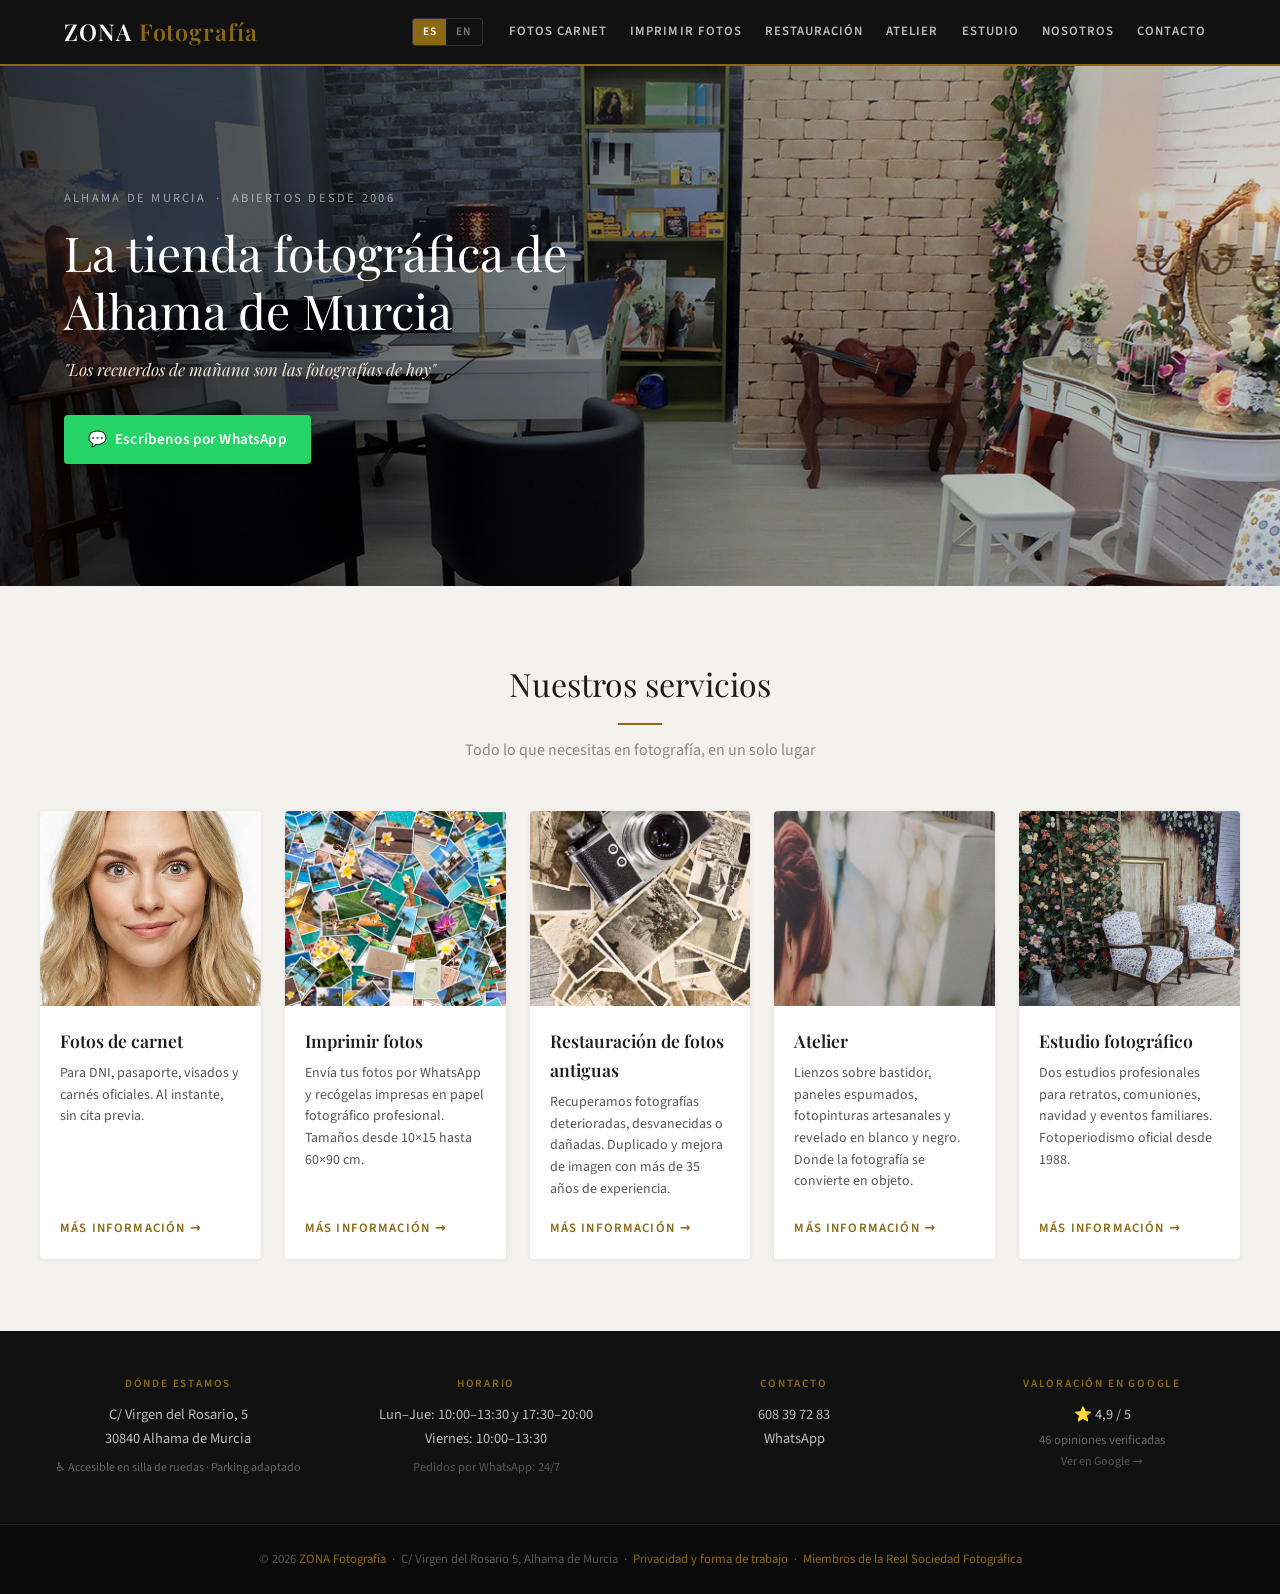
==== index.html @ 014d7e4f "Lanzamiento inicial — ZONA Fotografía web completa" ====
<!DOCTYPE html>
<html lang="es">
<head>
  <meta charset="UTF-8">
  <meta name="viewport" content="width=device-width, initial-scale=1.0">
  <title>ZONA Fotografía | La tienda fotográfica de Alhama de Murcia</title>
  <meta name="description" content="Tienda fotográfica en Alhama de Murcia desde 2006. Fotos de carnet al instante, impresión desde móvil, restauración de fotos antiguas, lienzos y sesiones de estudio. WhatsApp: 608 39 72 83">
  <link rel="canonical" href="https://zonafotografia.com/">

  <!-- Open Graph -->
  <meta property="og:title" content="ZONA Fotografía | La tienda fotográfica de Alhama de Murcia">
  <meta property="og:description" content="Tienda fotográfica en Alhama de Murcia desde 2006. Fotos de carnet al instante, impresión desde móvil, restauración de fotos antiguas, lienzos y sesiones de estudio.">
  <meta property="og:url" content="https://zonafotografia.com/">
  <meta property="og:type" content="website">
  <meta property="og:image" content="https://zonafotografia.com/img/portada.jpg">

  <link rel="icon" href="favicon.svg" type="image/svg+xml">
  <link rel="stylesheet" href="fonts.css">

  <style>
    /* ============================================================
       VARIABLES Y RESET
    ============================================================ */
    *, *::before, *::after { box-sizing: border-box; margin: 0; padding: 0; }

    :root {
      --negro:      #111111;
      --texto:      #1C1C1C;
      --gris-fondo: #F4F2EF;
      --gris-medio: #888888;
      --acento:     #8B6914;
      --acento-cl:  #F0E8D0;
      --blanco:     #FFFFFF;
      --max-w:      1200px;
    }

    html { scroll-behavior: smooth; }

    body {
      font-family: 'Source Sans 3', system-ui, sans-serif;
      font-weight: 400;
      color: var(--texto);
      background: var(--blanco);
      line-height: 1.65;
    }

    img { display: block; max-width: 100%; height: auto; }
    a   { color: inherit; text-decoration: none; }

    /* ============================================================
       CABECERA
    ============================================================ */
    header {
      background: var(--negro);
      position: sticky;
      top: 0;
      z-index: 100;
      border-bottom: 2px solid var(--acento);
    }

    .header-inner {
      max-width: var(--max-w);
      margin: 0 auto;
      padding: 0 1.5rem;
      display: flex;
      align-items: center;
      justify-content: space-between;
      height: 64px;
      gap: 1rem;
    }

    .logo {
      font-family: 'Playfair Display', Georgia, serif;
      font-size: 1.45rem;
      font-weight: 600;
      color: var(--blanco);
      letter-spacing: 0.04em;
      white-space: nowrap;
      flex-shrink: 0;
    }
    .logo span { color: var(--acento); }

    .header-right {
      display: flex;
      align-items: center;
      gap: 1rem;
    }

    /* Selector de idioma */
    .lang-toggle {
      display: flex;
      border: 1px solid #333;
      border-radius: 3px;
      overflow: hidden;
      flex-shrink: 0;
    }

    .lang-btn {
      background: transparent;
      border: none;
      color: #777;
      font-family: 'Source Sans 3', sans-serif;
      font-size: 0.72rem;
      font-weight: 700;
      letter-spacing: 0.08em;
      padding: 0.3rem 0.6rem;
      cursor: pointer;
      transition: all 0.2s;
    }
    .lang-btn.active  { background: var(--acento); color: #fff; }
    .lang-btn:hover:not(.active) { background: rgba(255,255,255,0.08); color: #ccc; }

    nav { display: flex; gap: 0.15rem; flex-wrap: wrap; }

    nav a {
      color: #bbbbbb;
      font-size: 0.80rem;
      font-weight: 600;
      text-transform: uppercase;
      letter-spacing: 0.08em;
      padding: 0.4rem 0.65rem;
      border-radius: 3px;
      transition: color 0.2s, background 0.2s;
    }
    nav a:hover { color: var(--blanco); background: rgba(255,255,255,0.09); }

    /* ============================================================
       HERO
    ============================================================ */
    .hero {
      position: relative;
      height: 520px;
      overflow: hidden;
    }

    .hero > img {
      width: 100%;
      height: 100%;
      object-fit: cover;
      object-position: center 45%;
    }

    .hero-overlay {
      position: absolute;
      inset: 0;
      background: linear-gradient(
        105deg,
        rgba(0,0,0,0.78) 0%,
        rgba(0,0,0,0.42) 55%,
        rgba(0,0,0,0.10) 100%
      );
      display: flex;
      align-items: center;
    }

    .hero-texto {
      max-width: var(--max-w);
      margin: 0 auto;
      padding: 2rem 1.5rem;
      width: 100%;
    }

    .hero-desde {
      font-size: 0.78rem;
      color: rgba(255,255,255,0.55);
      text-transform: uppercase;
      letter-spacing: 0.18em;
      margin-bottom: 1rem;
    }

    .hero-texto h1 {
      font-family: 'Playfair Display', Georgia, serif;
      font-size: clamp(1.9rem, 3.8vw, 3rem);
      font-weight: 400;
      color: var(--blanco);
      line-height: 1.2;
      max-width: 580px;
      margin-bottom: 1rem;
    }

    .hero-eslogan {
      font-family: 'Playfair Display', Georgia, serif;
      font-style: italic;
      font-size: 1.05rem;
      color: var(--acento-cl);
      margin-bottom: 2rem;
      max-width: 500px;
    }

    .btn-wa {
      display: inline-flex;
      align-items: center;
      gap: 0.5rem;
      background: #25D366;
      color: #ffffff;
      padding: 0.75rem 1.5rem;
      border-radius: 4px;
      font-weight: 600;
      font-size: 0.95rem;
      letter-spacing: 0.01em;
      transition: background 0.2s, transform 0.15s;
      box-shadow: 0 2px 8px rgba(0,0,0,0.25);
    }
    .btn-wa:hover { background: #1ebe5b; transform: translateY(-2px); }

    /* ============================================================
       SERVICIOS
    ============================================================ */
    .servicios {
      background: var(--gris-fondo);
      padding: 4.5rem 1.5rem;
    }

    .bloque-titulo {
      text-align: center;
      max-width: var(--max-w);
      margin: 0 auto 3rem;
    }

    .bloque-titulo h2 {
      font-family: 'Playfair Display', Georgia, serif;
      font-size: 2rem;
      font-weight: 400;
      margin-bottom: 0.75rem;
    }

    .separador { width: 44px; height: 2px; background: var(--acento); margin: 0 auto 0.75rem; }
    .bloque-titulo p { color: var(--gris-medio); font-size: 1rem; }

    .grid-cards {
      max-width: var(--max-w);
      margin: 0 auto;
      display: grid;
      grid-template-columns: repeat(auto-fit, minmax(210px, 1fr));
      gap: 1.5rem;
    }

    .card {
      background: var(--blanco);
      border-radius: 4px;
      overflow: hidden;
      box-shadow: 0 1px 5px rgba(0,0,0,0.07);
      display: flex;
      flex-direction: column;
      transition: box-shadow 0.25s, transform 0.2s;
    }
    .card:hover { box-shadow: 0 8px 24px rgba(0,0,0,0.12); transform: translateY(-4px); }

    .card-imagen { height: 195px; overflow: hidden; }
    .card-imagen img { width: 100%; height: 100%; object-fit: cover; transition: transform 0.45s ease; }
    .card:hover .card-imagen img { transform: scale(1.05); }

    .card-cuerpo { padding: 1.25rem; flex: 1; display: flex; flex-direction: column; }

    .card-cuerpo h3 {
      font-family: 'Playfair Display', Georgia, serif;
      font-size: 1.1rem;
      font-weight: 600;
      margin-bottom: 0.5rem;
      color: var(--texto);
    }

    .card-cuerpo p {
      font-size: 0.87rem;
      color: #555555;
      line-height: 1.55;
      flex: 1;
      margin-bottom: 1.1rem;
    }

    .enlace-card {
      font-size: 0.80rem;
      font-weight: 600;
      text-transform: uppercase;
      letter-spacing: 0.09em;
      color: var(--acento);
      display: inline-flex;
      align-items: center;
      gap: 0.3rem;
      transition: gap 0.2s;
    }
    .enlace-card:hover { gap: 0.5rem; }
    .enlace-card::after { content: '→'; }

    /* ============================================================
       BARRA DE DATOS
    ============================================================ */
    .barra-datos { background: var(--negro); color: #bbbbbb; padding: 2.75rem 1.5rem; }

    .barra-datos-inner {
      max-width: var(--max-w);
      margin: 0 auto;
      display: grid;
      grid-template-columns: repeat(auto-fit, minmax(190px, 1fr));
      gap: 2rem;
      text-align: center;
    }

    .dato h4 {
      font-size: 0.70rem;
      text-transform: uppercase;
      letter-spacing: 0.16em;
      color: var(--acento);
      margin-bottom: 0.6rem;
      font-weight: 600;
    }
    .dato p  { font-size: 0.90rem; line-height: 1.65; }
    .dato a  { color: #bbbbbb; transition: color 0.2s; }
    .dato a:hover { color: var(--blanco); }
    .badge-accesible { display: inline-block; margin-top: 0.5rem; font-size: 0.75rem; color: #666666; }

    /* ============================================================
       FOOTER
    ============================================================ */
    footer {
      background: #0a0a0a;
      border-top: 1px solid #222222;
      text-align: center;
      padding: 1.5rem;
      font-size: 0.80rem;
      color: #555555;
    }
    footer span { color: var(--acento); }

    /* ============================================================
       RESPONSIVE
    ============================================================ */
    @media (max-width: 820px) {
      .header-inner { height: auto; flex-direction: column; padding: 0.9rem 1.5rem; gap: 0.6rem; }
      .header-right { flex-wrap: wrap; justify-content: center; }
      nav { justify-content: center; }
      .hero { height: 400px; }
      .hero-texto h1 { font-size: 1.75rem; }
    }

    @media (max-width: 480px) {
      .hero { height: 340px; }
      .grid-cards { grid-template-columns: 1fr; }
      .barra-datos-inner { grid-template-columns: 1fr 1fr; }
    }
  </style>

  <!-- Schema JSON-LD -->
  <script type="application/ld+json">
  {
    "@context": "https://schema.org",
    "@type": "PhotographyBusiness",
    "name": "ZONA Fotografía",
    "image": "https://zonafotografia.com/img/portada.jpg",
    "address": {
      "@type": "PostalAddress",
      "streetAddress": "C/ Virgen del Rosario, 5, Bajos 1 y 2",
      "addressLocality": "Alhama de Murcia",
      "addressRegion": "Murcia",
      "postalCode": "30840",
      "addressCountry": "ES"
    },
    "telephone": "+34608397283",
    "url": "https://zonafotografia.com",
    "openingHours": ["Mo-Th 10:00-13:30,17:30-20:00", "Fr 10:00-13:30"],
    "priceRange": "\u20AC",
    "aggregateRating": {
      "@type": "AggregateRating",
      "ratingValue": "4.9",
      "reviewCount": "46"
    },
    "founder": {
      "@type": "Person",
      "name": "Juan Fernando Sánchez Hernández"
    }
  }
  </script>
</head>
<body>

  <!-- CABECERA ================================================= -->
  <header>
    <div class="header-inner">
      <a href="index.html" class="logo" aria-label="ZONA Fotografía — Inicio">
        ZONA <span>Fotografía</span>
      </a>
      <div class="header-right">
        <div class="lang-toggle" role="group" aria-label="Idioma / Language">
          <button class="lang-btn active" id="btn-es" onclick="setLang('es')" aria-pressed="true">ES</button>
          <button class="lang-btn"        id="btn-en" onclick="setLang('en')" aria-pressed="false">EN</button>
        </div>
        <nav aria-label="Navegación principal">
          <a href="fotos-carnet.html">
            <span data-lang="es">Fotos Carnet</span>
            <span data-lang="en" hidden>ID Photos</span>
          </a>
          <a href="imprimir-fotos.html">
            <span data-lang="es">Imprimir Fotos</span>
            <span data-lang="en" hidden>Print Photos</span>
          </a>
          <a href="restauracion-fotos.html">
            <span data-lang="es">Restauración</span>
            <span data-lang="en" hidden>Restoration</span>
          </a>
          <a href="atelier.html">Atelier</a>
          <a href="estudio.html">
            <span data-lang="es">Estudio</span>
            <span data-lang="en" hidden>Studio</span>
          </a>
          <a href="nosotros.html">
            <span data-lang="es">Nosotros</span>
            <span data-lang="en" hidden>About Us</span>
          </a>
          <a href="contacto.html">
            <span data-lang="es">Contacto</span>
            <span data-lang="en" hidden>Contact</span>
          </a>
        </nav>
      </div>
    </div>
  </header>

  <!-- HERO ===================================================== -->
  <section class="hero" aria-label="Presentación">
    <img
      src="Fotos Principal y Tarjetas/Portada.jpg"
      alt="Interior del estudio ZONA Fotografía en Alhama de Murcia"
      loading="eager"
      fetchpriority="high"
    >
    <div class="hero-overlay">
      <div class="hero-texto">
        <p class="hero-desde">
          Alhama de Murcia &nbsp;&middot;&nbsp;
          <span data-lang="es">Abiertos desde 2006</span>
          <span data-lang="en" hidden>Open since 2006</span>
        </p>
        <h1>
          <span data-lang="es">La tienda fotográfica de Alhama de Murcia</span>
          <span data-lang="en" hidden>The photography shop of Alhama de Murcia</span>
        </h1>
        <p class="hero-eslogan">
          <span data-lang="es">"Los recuerdos de mañana son las fotografías de hoy"</span>
          <span data-lang="en" hidden>"Tomorrow's memories are today's photographs"</span>
        </p>
        <a
          href="https://wa.me/34608397283"
          class="btn-wa"
          target="_blank"
          rel="noopener noreferrer"
          aria-label="Contactar por WhatsApp con ZONA Fotografía"
        >
          &#128172;
          <span data-lang="es">Escríbenos por WhatsApp</span>
          <span data-lang="en" hidden>Write to us on WhatsApp</span>
        </a>
      </div>
    </div>
  </section>

  <!-- SERVICIOS ================================================ -->
  <section class="servicios" aria-labelledby="tit-servicios">
    <div class="bloque-titulo">
      <h2 id="tit-servicios">
        <span data-lang="es">Nuestros servicios</span>
        <span data-lang="en" hidden>Our services</span>
      </h2>
      <div class="separador" aria-hidden="true"></div>
      <p>
        <span data-lang="es">Todo lo que necesitas en fotografía, en un solo lugar</span>
        <span data-lang="en" hidden>Everything you need in photography, in one place</span>
      </p>
    </div>

    <div class="grid-cards">

      <article class="card">
        <div class="card-imagen">
          <img
            src="Fotos Principal y Tarjetas/Tarjeta 1 Fotos Carnet.jpg"
            alt="Fotos de carnet y pasaporte en Alhama de Murcia"
            loading="lazy"
          >
        </div>
        <div class="card-cuerpo">
          <h3>
            <span data-lang="es">Fotos de carnet</span>
            <span data-lang="en" hidden>ID &amp; Passport Photos</span>
          </h3>
          <p>
            <span data-lang="es">Para DNI, pasaporte, visados y carnés oficiales. Al instante, sin cita previa.</span>
            <span data-lang="en" hidden>For ID cards, passports, visas and official documents. Instant service, no appointment needed.</span>
          </p>
          <a href="fotos-carnet.html" class="enlace-card">
            <span data-lang="es">Más información</span>
            <span data-lang="en" hidden>More information</span>
          </a>
        </div>
      </article>

      <article class="card">
        <div class="card-imagen">
          <img
            src="Fotos Principal y Tarjetas/Tarjeta 2 Impresión.jpg"
            alt="Imprimir fotos desde el móvil en Alhama de Murcia"
            loading="lazy"
          >
        </div>
        <div class="card-cuerpo">
          <h3>
            <span data-lang="es">Imprimir fotos</span>
            <span data-lang="en" hidden>Print Photos</span>
          </h3>
          <p>
            <span data-lang="es">Envía tus fotos por WhatsApp y recógelas impresas en papel fotográfico profesional. Tamaños desde 10×15 hasta 60×90 cm.</span>
            <span data-lang="en" hidden>Send your photos via WhatsApp and collect them printed on professional photographic paper. Sizes from 10×15 to 60×90 cm.</span>
          </p>
          <a href="imprimir-fotos.html" class="enlace-card">
            <span data-lang="es">Más información</span>
            <span data-lang="en" hidden>More information</span>
          </a>
        </div>
      </article>

      <article class="card">
        <div class="card-imagen">
          <img
            src="Fotos Principal y Tarjetas/Tarjeta 3 Restauración.jpg"
            alt="Restauración de fotos antiguas deterioradas"
            loading="lazy"
          >
        </div>
        <div class="card-cuerpo">
          <h3>
            <span data-lang="es">Restauración de fotos antiguas</span>
            <span data-lang="en" hidden>Old Photo Restoration</span>
          </h3>
          <p>
            <span data-lang="es">Recuperamos fotografías deterioradas, desvanecidas o dañadas. Duplicado y mejora de imagen con más de 35 años de experiencia.</span>
            <span data-lang="en" hidden>We restore damaged, faded or deteriorated photographs. Duplication and image enhancement with over 35 years of experience.</span>
          </p>
          <a href="restauracion-fotos.html" class="enlace-card">
            <span data-lang="es">Más información</span>
            <span data-lang="en" hidden>More information</span>
          </a>
        </div>
      </article>

      <article class="card">
        <div class="card-imagen">
          <img
            src="Fotos Principal y Tarjetas/Tarjeta 4 Lienzo.jpg"
            alt="Lienzos, paneles espumados y fotopinturas artesanales en Alhama de Murcia"
            loading="lazy"
          >
        </div>
        <div class="card-cuerpo">
          <h3>Atelier</h3>
          <p>
            <span data-lang="es">Lienzos sobre bastidor, paneles espumados, fotopinturas artesanales y revelado en blanco y negro. Donde la fotografía se convierte en objeto.</span>
            <span data-lang="en" hidden>Canvas prints, foam board panels, handcrafted photo paintings and black-and-white film development. Where photography becomes an object.</span>
          </p>
          <a href="atelier.html" class="enlace-card">
            <span data-lang="es">Más información</span>
            <span data-lang="en" hidden>More information</span>
          </a>
        </div>
      </article>

      <article class="card">
        <div class="card-imagen">
          <img
            src="Fotos Principal y Tarjetas/Tarjeta 5 Estudio.jpg"
            alt="Estudio fotográfico para retratos, comuniones y eventos en Alhama de Murcia"
            loading="lazy"
          >
        </div>
        <div class="card-cuerpo">
          <h3>
            <span data-lang="es">Estudio fotográfico</span>
            <span data-lang="en" hidden>Photography Studio</span>
          </h3>
          <p>
            <span data-lang="es">Dos estudios profesionales para retratos, comuniones, navidad y eventos familiares. Fotoperiodismo oficial desde 1988.</span>
            <span data-lang="en" hidden>Two professional studios for portraits, communions, Christmas and family events. Official photojournalism since 1988.</span>
          </p>
          <a href="estudio.html" class="enlace-card">
            <span data-lang="es">Más información</span>
            <span data-lang="en" hidden>More information</span>
          </a>
        </div>
      </article>

    </div>
  </section>

  <!-- BARRA DE DATOS =========================================== -->
  <aside class="barra-datos" aria-label="Información de contacto y horario">
    <div class="barra-datos-inner">

      <div class="dato">
        <h4>
          <span data-lang="es">Dónde estamos</span>
          <span data-lang="en" hidden>Where we are</span>
        </h4>
        <p>C/ Virgen del Rosario, 5<br>30840 Alhama de Murcia</p>
        <span class="badge-accesible">
          <span data-lang="es">&#9855; Accesible en silla de ruedas &middot; Parking adaptado</span>
          <span data-lang="en" hidden>&#9855; Wheelchair accessible &middot; Adapted parking</span>
        </span>
      </div>

      <div class="dato">
        <h4>
          <span data-lang="es">Horario</span>
          <span data-lang="en" hidden>Opening hours</span>
        </h4>
        <p>
          <span data-lang="es">Lun–Jue: 10:00–13:30 y 17:30–20:00<br>Viernes: 10:00–13:30</span>
          <span data-lang="en" hidden>Mon–Thu: 10:00–13:30 &amp; 17:30–20:00<br>Friday: 10:00–13:30</span>
        </p>
        <p style="margin-top:0.4rem; font-size:0.78rem; color:#555">
          <span data-lang="es">Pedidos por WhatsApp: 24/7</span>
          <span data-lang="en" hidden>WhatsApp orders: 24/7</span>
        </p>
      </div>

      <div class="dato">
        <h4>
          <span data-lang="es">Contacto</span>
          <span data-lang="en" hidden>Contact</span>
        </h4>
        <p>
          <a href="tel:+34608397283">608 39 72 83</a><br>
          <a href="https://wa.me/34608397283" target="_blank" rel="noopener">WhatsApp</a>
        </p>
      </div>

      <div class="dato">
        <h4>
          <span data-lang="es">Valoración en Google</span>
          <span data-lang="en" hidden>Google rating</span>
        </h4>
        <!-- Actualizar ratingValue y reviewCount cuando cambien en Google My Business -->
        <a
          href="https://www.google.com/maps/search/ZONA+Fotografía+Alhama+de+Murcia"
          target="_blank"
          rel="noopener noreferrer"
          aria-label="Ver opiniones de ZONA Fotografía en Google"
          style="color:#bbbbbb"
        >
          <p>&#11088; 4,9 / 5</p>
          <p style="font-size:0.80rem; color:#666; margin-top:0.2rem">
            <span data-lang="es">46 opiniones verificadas<br><span style="font-size:0.75rem;color:#555">Ver en Google →</span></span>
            <span data-lang="en" hidden>46 verified reviews<br><span style="font-size:0.75rem;color:#555">See on Google →</span></span>
          </p>
        </a>
      </div>

    </div>
  </aside>

  <!-- FOOTER =================================================== -->
  <footer>
    <p>
      &copy; 2026 <span>ZONA Fotografía</span>
      &nbsp;&middot;&nbsp; C/ Virgen del Rosario 5, Alhama de Murcia
      &nbsp;&middot;&nbsp;
      <a href="privacidad.html" style="color:#555">
        <span data-lang="es">Privacidad y forma de trabajo</span>
        <span data-lang="en" hidden>Privacy &amp; how we work</span>
      </a>
      &nbsp;&middot;&nbsp;
      <span data-lang="es">Miembros de la Real Sociedad Fotográfica</span>
      <span data-lang="en" hidden>Members of the Royal Photographic Society of Spain</span>
    </p>
  </footer>

  <!-- =========================================================
       SCRIPT DE IDIOMA
  ========================================================== -->
  <script>
    function setLang(lang) {
      document.querySelectorAll('[data-lang]').forEach(function(el) {
        el.hidden = (el.dataset.lang !== lang);
      });
      document.getElementById('btn-es').classList.toggle('active', lang === 'es');
      document.getElementById('btn-en').classList.toggle('active', lang === 'en');
      document.getElementById('btn-es').setAttribute('aria-pressed', lang === 'es');
      document.getElementById('btn-en').setAttribute('aria-pressed', lang === 'en');
      document.documentElement.lang = lang;
      localStorage.setItem('zona-lang', lang);
    }

    (function() {
      var saved = localStorage.getItem('zona-lang');
      if (saved && saved !== 'es') setLang(saved);
    })();
  </script>

</body>
</html>
---- fonts.css ----
/*
  ZONA Fotografía — Fuentes autoalojadas
  Playfair Display (400, 600, 400 italic) + Source Sans 3 (300, 400, 600)
  Subconjunto latino — cubre español e inglés completo
  Archivos en: fonts/
*/

/* Playfair Display — normal, pesos 400 y 600 (fuente variable) */
@font-face {
  font-family: 'Playfair Display';
  font-style: normal;
  font-weight: 400 600;
  font-display: swap;
  src: url('fonts/playfair-display.woff2') format('woff2');
  unicode-range: U+0000-00FF, U+0131, U+0152-0153, U+02BB-02BC, U+02C6, U+02DA,
                 U+02DC, U+0304, U+0308, U+0329, U+2000-206F, U+20AC, U+2122,
                 U+2191, U+2193, U+2212, U+2215, U+FEFF, U+FFFD;
}

/* Playfair Display — itálica, peso 400 */
@font-face {
  font-family: 'Playfair Display';
  font-style: italic;
  font-weight: 400;
  font-display: swap;
  src: url('fonts/playfair-display-italic.woff2') format('woff2');
  unicode-range: U+0000-00FF, U+0131, U+0152-0153, U+02BB-02BC, U+02C6, U+02DA,
                 U+02DC, U+0304, U+0308, U+0329, U+2000-206F, U+20AC, U+2122,
                 U+2191, U+2193, U+2212, U+2215, U+FEFF, U+FFFD;
}

/* Source Sans 3 — normal, pesos 300 a 600 (fuente variable) */
@font-face {
  font-family: 'Source Sans 3';
  font-style: normal;
  font-weight: 300 600;
  font-display: swap;
  src: url('fonts/source-sans-3.woff2') format('woff2');
  unicode-range: U+0000-00FF, U+0131, U+0152-0153, U+02BB-02BC, U+02C6, U+02DA,
                 U+02DC, U+0304, U+0308, U+0329, U+2000-206F, U+20AC, U+2122,
                 U+2191, U+2193, U+2212, U+2215, U+FEFF, U+FFFD;
}
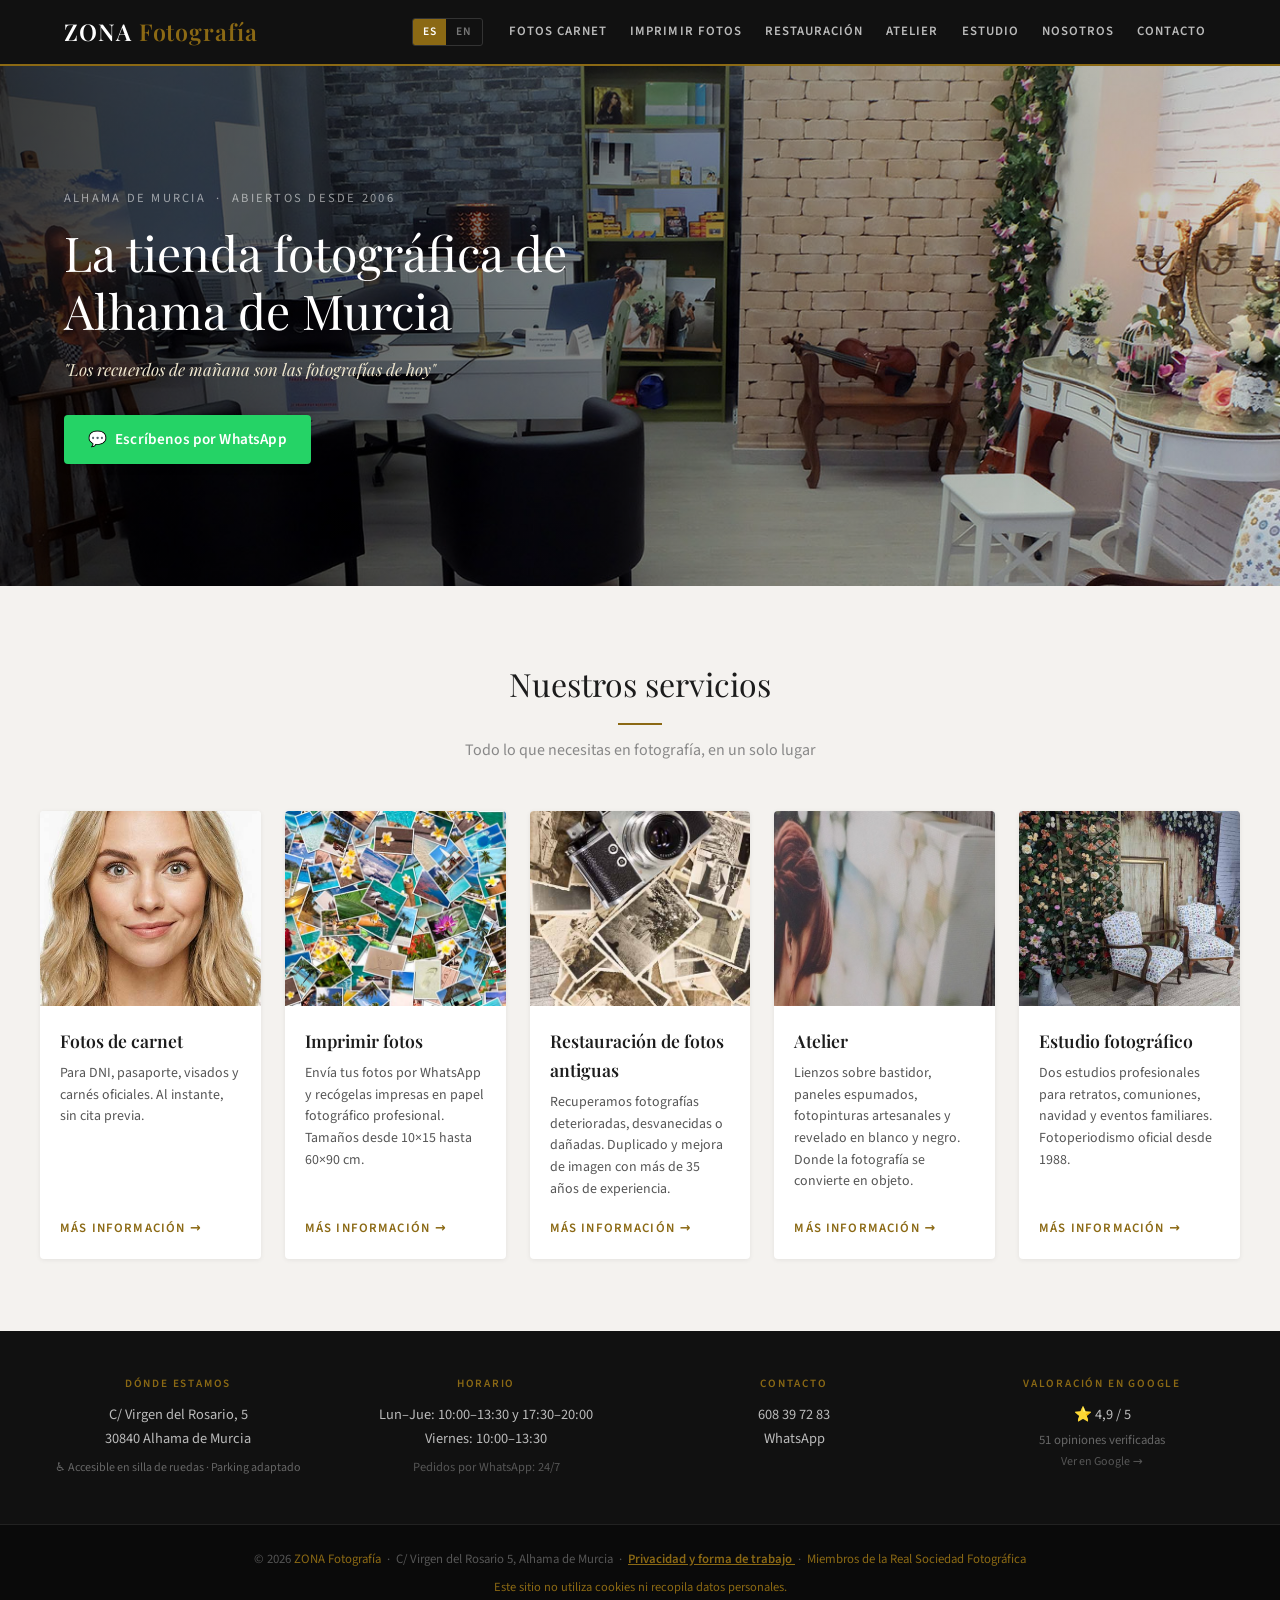
==== commit b75273d7: "Web: menu movil hamburguesa, resenas 51, aviso de cookies y enlace de privacidad - Menu hamburguesa " ====
--- a/index.html
+++ b/index.html
@@ -12,7 +12,7 @@
   <meta property="og:description" content="Tienda fotográfica en Alhama de Murcia desde 2006. Fotos de carnet al instante, impresión desde móvil, restauración de fotos antiguas, lienzos y sesiones de estudio.">
   <meta property="og:url" content="https://zonafotografia.com/">
   <meta property="og:type" content="website">
-  <meta property="og:image" content="https://zonafotografia.com/img/portada.jpg">
+  <meta property="og:image" content="https://zonafotografia.com/Fotos Principal y Tarjetas/Portada.jpg">
 
   <link rel="icon" href="favicon.svg" type="image/svg+xml">
   <link rel="stylesheet" href="fonts.css">
@@ -111,6 +111,11 @@
     .lang-btn:hover:not(.active) { background: rgba(255,255,255,0.08); color: #ccc; }
 
     nav { display: flex; gap: 0.15rem; flex-wrap: wrap; }
+    .nav-toggle { display: none; flex-direction: column; justify-content: center; gap: 5px; width: 42px; height: 36px; padding: 0 9px; background: transparent; border: 1px solid #333; border-radius: 3px; cursor: pointer; }
+    .nav-toggle span { display: block; height: 2px; width: 100%; background: #ccc; border-radius: 2px; transition: transform 0.25s, opacity 0.25s; }
+    .nav-toggle[aria-expanded="true"] span:nth-child(1) { transform: translateY(7px) rotate(45deg); }
+    .nav-toggle[aria-expanded="true"] span:nth-child(2) { opacity: 0; }
+    .nav-toggle[aria-expanded="true"] span:nth-child(3) { transform: translateY(-7px) rotate(-45deg); }
 
     nav a {
       color: #bbbbbb;
@@ -326,9 +331,24 @@
        RESPONSIVE
     ============================================================ */
     @media (max-width: 820px) {
-      .header-inner { height: auto; flex-direction: column; padding: 0.9rem 1.5rem; gap: 0.6rem; }
-      .header-right { flex-wrap: wrap; justify-content: center; }
-      nav { justify-content: center; }
+      .header-inner { height: 64px; padding: 0 1rem; }
+      .header-right { gap: 0.6rem; }
+      .nav-toggle { display: flex; }
+      nav {
+        display: none;
+        position: absolute;
+        top: 64px;
+        left: 0;
+        right: 0;
+        flex-direction: column;
+        gap: 0.15rem;
+        background: var(--negro);
+        border-bottom: 2px solid var(--acento);
+        padding: 0.5rem 1rem 1rem;
+        box-shadow: 0 8px 16px rgba(0,0,0,0.25);
+      }
+      nav.abierto { display: flex; }
+      nav a { padding: 0.75rem 0.65rem; font-size: 0.95rem; border-radius: 4px; }
       .hero { height: 400px; }
       .hero-texto h1 { font-size: 1.75rem; }
     }
@@ -346,7 +366,7 @@
     "@context": "https://schema.org",
     "@type": "PhotographyBusiness",
     "name": "ZONA Fotografía",
-    "image": "https://zonafotografia.com/img/portada.jpg",
+    "image": "https://zonafotografia.com/Fotos Principal y Tarjetas/Portada.jpg",
     "address": {
       "@type": "PostalAddress",
       "streetAddress": "C/ Virgen del Rosario, 5, Bajos 1 y 2",
@@ -359,11 +379,6 @@
     "url": "https://zonafotografia.com",
     "openingHours": ["Mo-Th 10:00-13:30,17:30-20:00", "Fr 10:00-13:30"],
     "priceRange": "\u20AC",
-    "aggregateRating": {
-      "@type": "AggregateRating",
-      "ratingValue": "4.9",
-      "reviewCount": "46"
-    },
     "founder": {
       "@type": "Person",
       "name": "Juan Fernando Sánchez Hernández"
@@ -384,7 +399,10 @@
           <button class="lang-btn active" id="btn-es" onclick="setLang('es')" aria-pressed="true">ES</button>
           <button class="lang-btn"        id="btn-en" onclick="setLang('en')" aria-pressed="false">EN</button>
         </div>
-        <nav aria-label="Navegación principal">
+        <button class="nav-toggle" id="nav-toggle" aria-label="Abrir menú" aria-expanded="false" aria-controls="nav-principal" onclick="toggleNav()">
+          <span></span><span></span><span></span>
+        </button>
+        <nav id="nav-principal" aria-label="Navegación principal">
           <a href="fotos-carnet.html">
             <span data-lang="es">Fotos Carnet</span>
             <span data-lang="en" hidden>ID Photos</span>
@@ -646,8 +664,8 @@
         >
           <p>&#11088; 4,9 / 5</p>
           <p style="font-size:0.80rem; color:#666; margin-top:0.2rem">
-            <span data-lang="es">46 opiniones verificadas<br><span style="font-size:0.75rem;color:#555">Ver en Google →</span></span>
-            <span data-lang="en" hidden>46 verified reviews<br><span style="font-size:0.75rem;color:#555">See on Google →</span></span>
+            <span data-lang="es">51 opiniones verificadas<br><span style="font-size:0.75rem;color:#555">Ver en Google →</span></span>
+            <span data-lang="en" hidden>51 verified reviews<br><span style="font-size:0.75rem;color:#555">See on Google →</span></span>
           </p>
         </a>
       </div>
@@ -661,13 +679,15 @@
       &copy; 2026 <span>ZONA Fotografía</span>
       &nbsp;&middot;&nbsp; C/ Virgen del Rosario 5, Alhama de Murcia
       &nbsp;&middot;&nbsp;
-      <a href="privacidad.html" style="color:#555">
+      <a href="privacidad.html" style="color:var(--acento);font-weight:600;text-decoration:underline">
         <span data-lang="es">Privacidad y forma de trabajo</span>
         <span data-lang="en" hidden>Privacy &amp; how we work</span>
       </a>
       &nbsp;&middot;&nbsp;
       <span data-lang="es">Miembros de la Real Sociedad Fotográfica</span>
       <span data-lang="en" hidden>Members of the Royal Photographic Society of Spain</span>
+      <br>
+      <span style="display:inline-block;margin-top:0.45rem;font-size:0.78rem;color:#666"><span data-lang="es">Este sitio no utiliza cookies ni recopila datos personales.</span><span data-lang="en" hidden>This site uses no cookies and collects no personal data.</span></span>
     </p>
   </footer>
 
@@ -675,6 +695,13 @@
        SCRIPT DE IDIOMA
   ========================================================== -->
   <script>
+    function toggleNav() {
+      var nav = document.getElementById('nav-principal');
+      var btn = document.getElementById('nav-toggle');
+      var abierto = nav.classList.toggle('abierto');
+      btn.setAttribute('aria-expanded', abierto ? 'true' : 'false');
+      btn.setAttribute('aria-label', abierto ? 'Cerrar menú' : 'Abrir menú');
+    }
     function setLang(lang) {
       document.querySelectorAll('[data-lang]').forEach(function(el) {
         el.hidden = (el.dataset.lang !== lang);
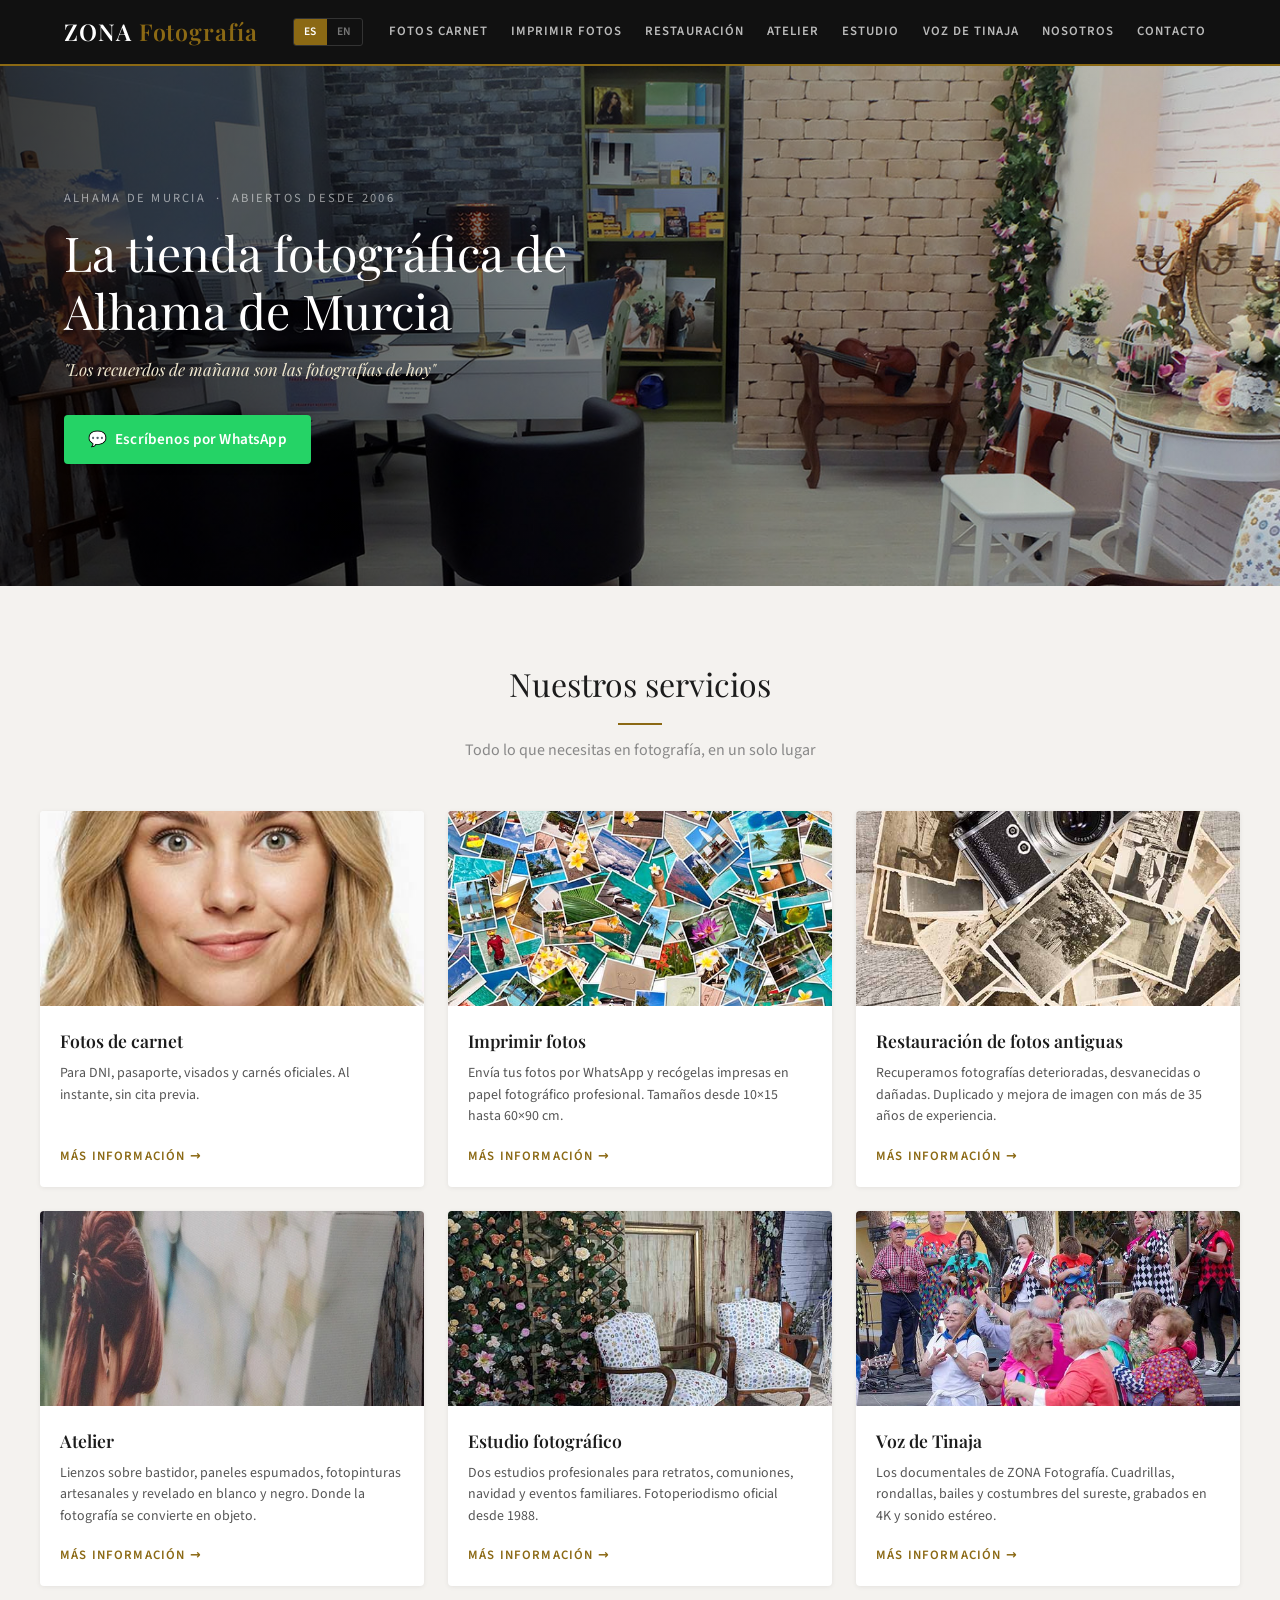
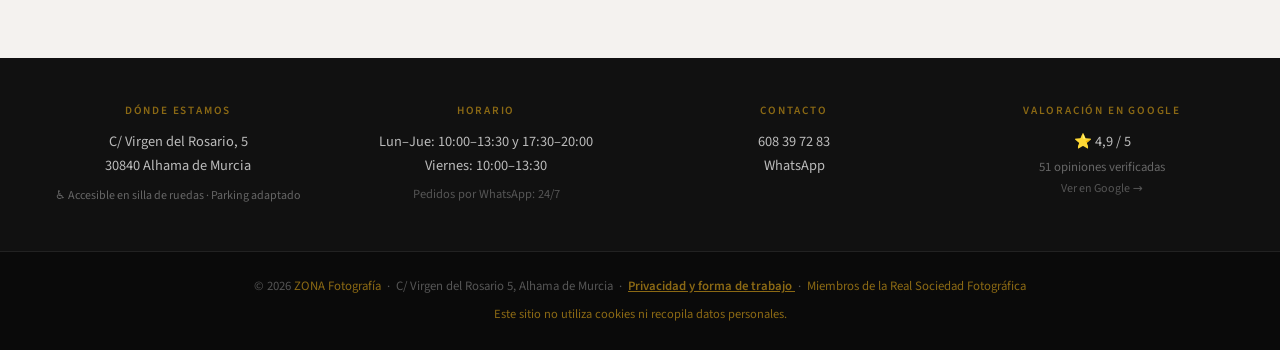
==== commit f4079264: "Web: nueva página Voz de Tinaja y ajustes de menú y Nosotros - voz-de-tinaja.html: los documentales " ====
--- a/index.html
+++ b/index.html
@@ -236,7 +236,7 @@
       max-width: var(--max-w);
       margin: 0 auto;
       display: grid;
-      grid-template-columns: repeat(auto-fit, minmax(210px, 1fr));
+      grid-template-columns: repeat(3, 1fr);
       gap: 1.5rem;
     }
 
@@ -330,7 +330,12 @@
     /* ============================================================
        RESPONSIVE
     ============================================================ */
-    @media (max-width: 820px) {
+    @media (max-width: 1180px) and (min-width: 1025px) {
+      .logo { font-size: 1.25rem; }
+      nav a { font-size: 0.72rem; letter-spacing: 0.04em; padding: 0.4rem 0.4rem; }
+    }
+
+    @media (max-width: 1024px) {
       .header-inner { height: 64px; padding: 0 1rem; }
       .header-right { gap: 0.6rem; }
       .nav-toggle { display: flex; }
@@ -349,6 +354,7 @@
       }
       nav.abierto { display: flex; }
       nav a { padding: 0.75rem 0.65rem; font-size: 0.95rem; border-radius: 4px; }
+      .grid-cards { grid-template-columns: repeat(2, 1fr); }
       .hero { height: 400px; }
       .hero-texto h1 { font-size: 1.75rem; }
     }
@@ -420,6 +426,7 @@
             <span data-lang="es">Estudio</span>
             <span data-lang="en" hidden>Studio</span>
           </a>
+          <a href="voz-de-tinaja.html">Voz de Tinaja</a>
           <a href="nosotros.html">
             <span data-lang="es">Nosotros</span>
             <span data-lang="en" hidden>About Us</span>
@@ -604,6 +611,27 @@
         </div>
       </article>
 
+      <article class="card">
+        <div class="card-imagen">
+          <img
+            src="Fotos Principal y Tarjetas/Tarjeta 6 Voz de Tinaja.jpg"
+            alt="Rondalla y baile popular grabados por Voz de Tinaja, los documentales de ZONA Fotografía"
+            loading="lazy"
+          >
+        </div>
+        <div class="card-cuerpo">
+          <h3>Voz de Tinaja</h3>
+          <p>
+            <span data-lang="es">Los documentales de ZONA Fotografía. Cuadrillas, rondallas, bailes y costumbres del sureste, grabados en 4K y sonido estéreo.</span>
+            <span data-lang="en" hidden>The documentaries of ZONA Fotografía. Folk groups, music, dance and customs of south-eastern Spain, recorded in 4K with stereo sound.</span>
+          </p>
+          <a href="voz-de-tinaja.html" class="enlace-card">
+            <span data-lang="es">Más información</span>
+            <span data-lang="en" hidden>More information</span>
+          </a>
+        </div>
+      </article>
+
     </div>
   </section>
 
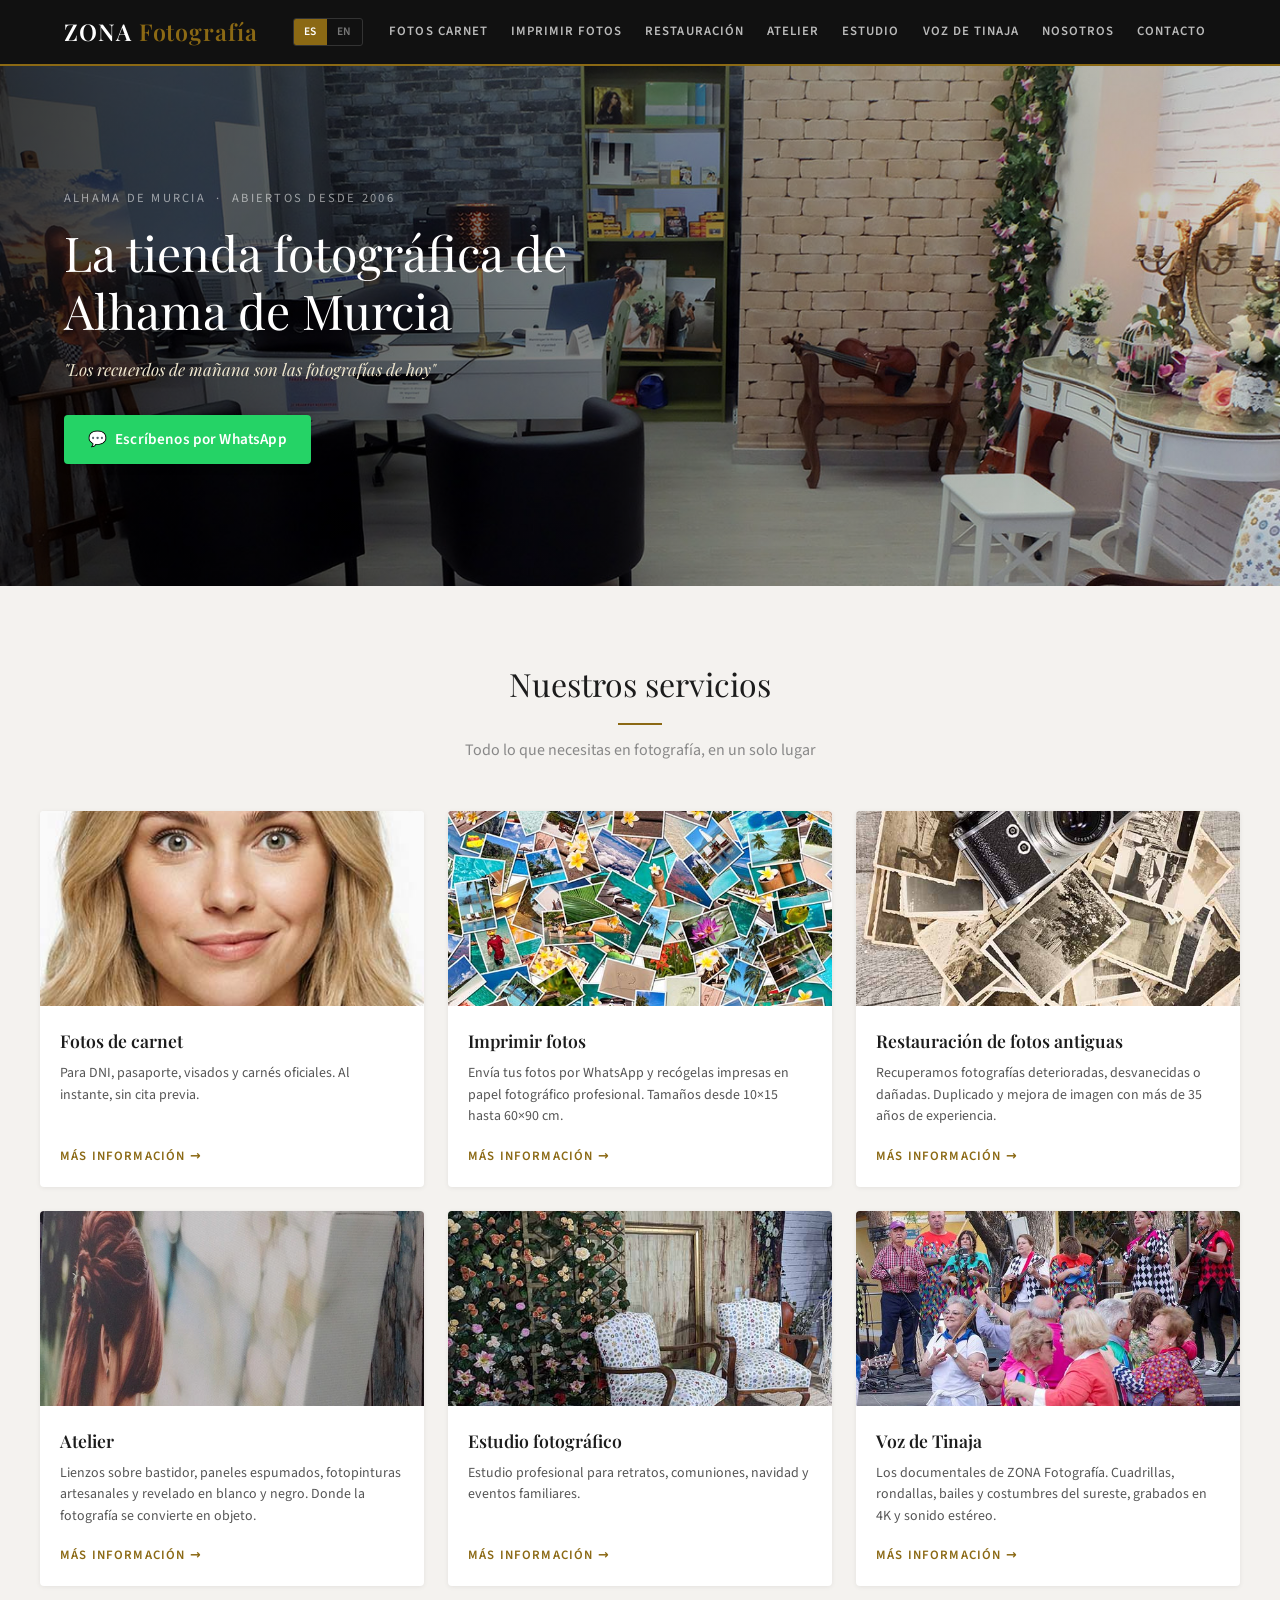
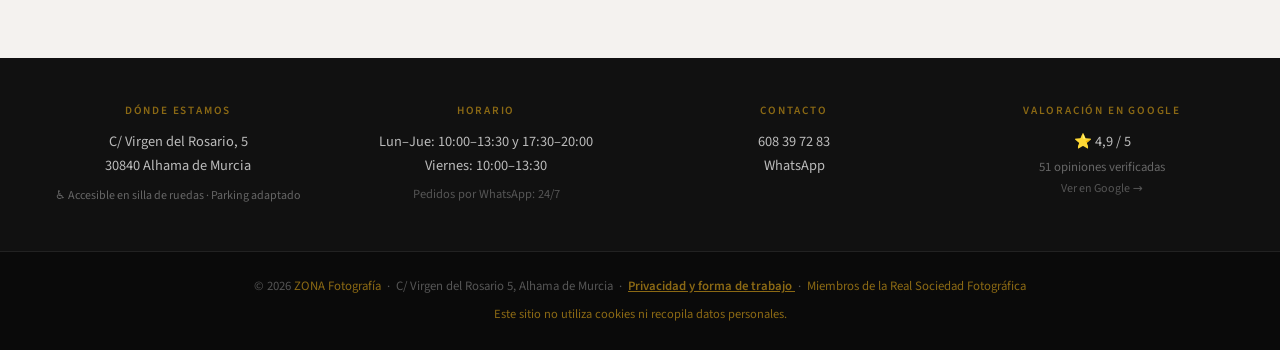
==== commit a6dbf2c0: "Nosotros y portada: retirar referencia al Ayuntamiento y sumar Voz de Tinaja - Nosotros: "fotoperiod" ====
--- a/index.html
+++ b/index.html
@@ -601,8 +601,8 @@
             <span data-lang="en" hidden>Photography Studio</span>
           </h3>
           <p>
-            <span data-lang="es">Dos estudios profesionales para retratos, comuniones, navidad y eventos familiares. Fotoperiodismo oficial desde 1988.</span>
-            <span data-lang="en" hidden>Two professional studios for portraits, communions, Christmas and family events. Official photojournalism since 1988.</span>
+            <span data-lang="es">Estudio profesional para retratos, comuniones, navidad y eventos familiares.</span>
+            <span data-lang="en" hidden>A professional studio for portraits, communions, Christmas and family events.</span>
           </p>
           <a href="estudio.html" class="enlace-card">
             <span data-lang="es">Más información</span>
